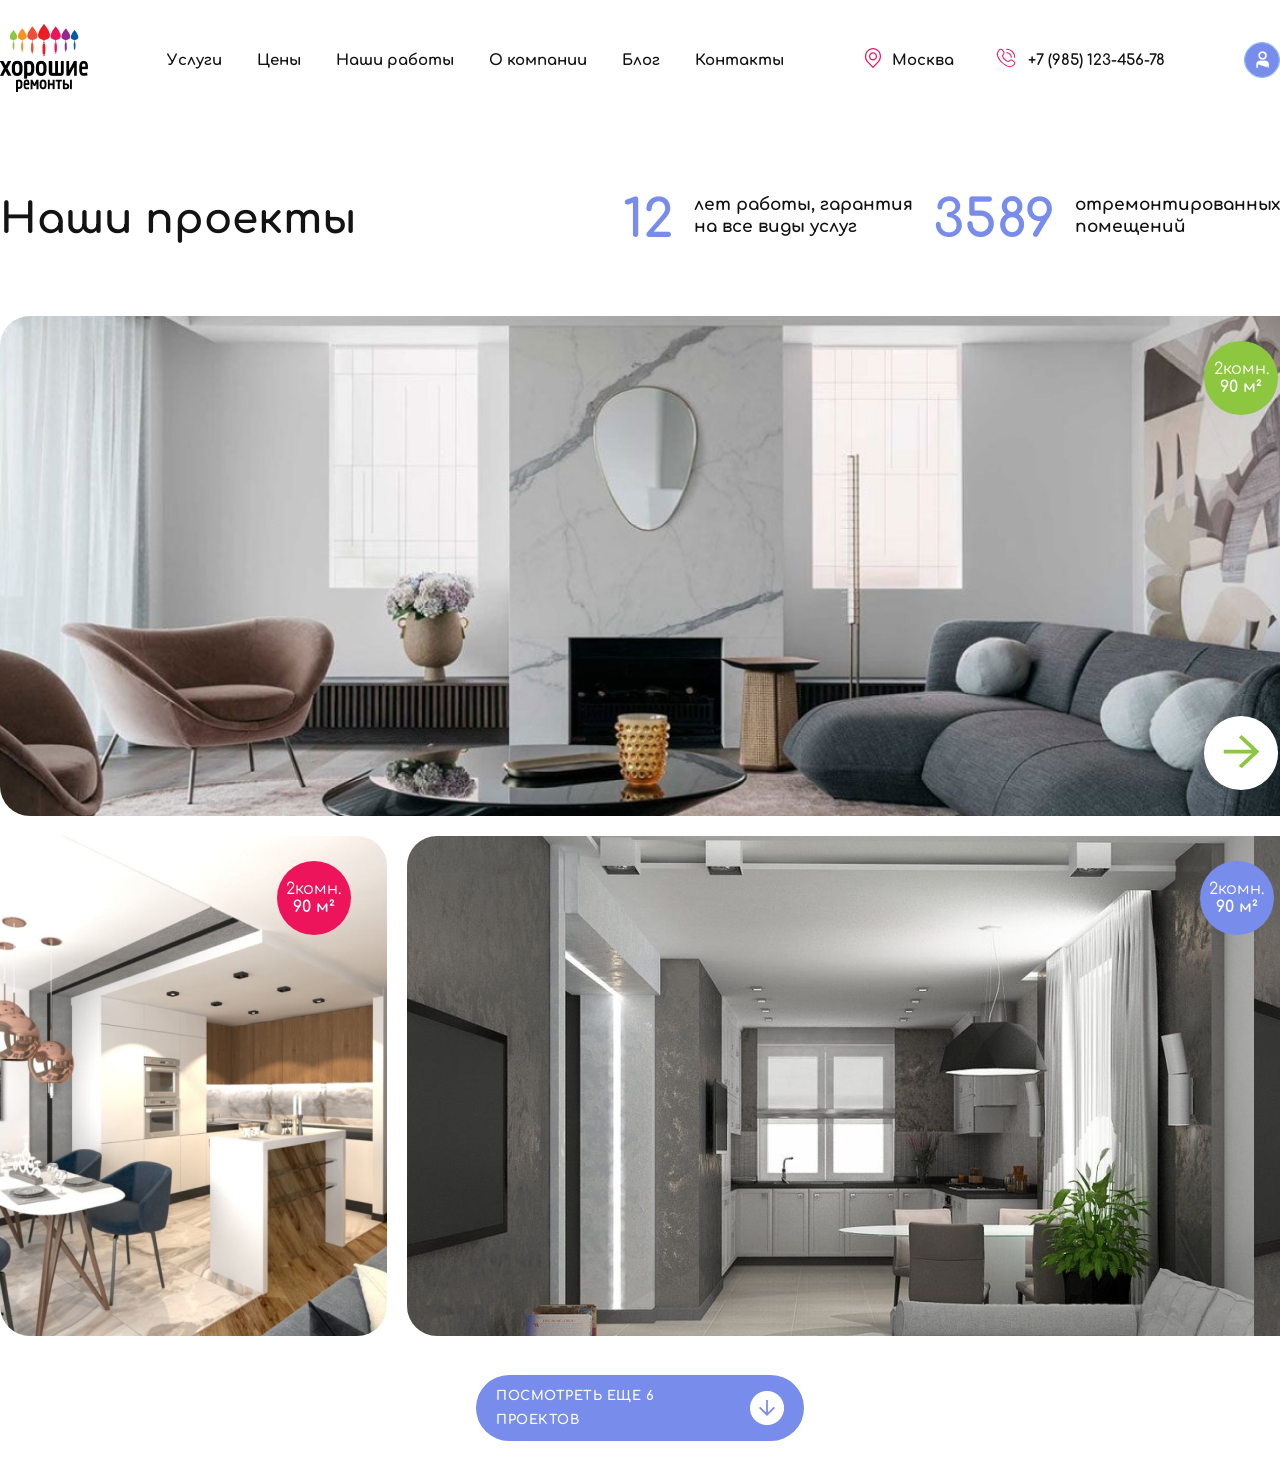
==== index.html @ c3635bf1 "second commit" ====
<!DOCTYPE html>
<html lang="en">
<head>
    <meta charset="UTF-8">
    <meta http-equiv="X-UA-Compatible" content="IE=edge">
    <meta name="viewport" content="width=device-width, initial-scale=1.0">
    <title>Document</title>
    <link rel="stylesheet" href="style.css">
    <link rel="preconnect" href="https://fonts.googleapis.com">
    <link rel="preconnect" href="https://fonts.googleapis.com">
    <link rel="preconnect" href="https://fonts.gstatic.com" crossorigin>
    <link href="https://fonts.googleapis.com/css2?family=Bebas+Neue&family=Cabin&family=Comfortaa:wght@300&family=Montserrat:ital,wght@0,300;0,400;0,500;0,700;1,700&family=Nanum+Myeongjo&family=Nunito:wght@800&family=Prompt&family=Unna&display=swap" rel="stylesheet">
</head>
<body>
    <div class="wrapper">
        <div class="container">
            <header class="header">
                <div class="container">
                    <div class="header_row">
                        <div class="header_logo">
                            <div class="logo">
                               <img src="/images/logo.png" alt="logo">
                            </div>
                        </div>
                        <div class="header_navbar">
                            <a href="#" class="link">Услуги</a>
                            <a href="#" class="link">Цены</a>
                            <a href="#" class="link">Наши работы</a>
                            <a href="#" class="link">О компании</a>
                            <a href="#" class="link">Блог</a>
                            <a href="#" class="link">Контакты</a>
                        </div>
                        <div class="header_info">
                            <div class="header_icons">
                                <div class="icon">
                                    <svg width="18" height="20" viewBox="0 0 18 20" fill="none" xmlns="http://www.w3.org/2000/svg">
                                        <path d="M14.6978 2.46793L14.686 2.45559C13.1758 0.87207 11.1574 0 9.00249 0C6.84441 0 4.8221 0.874258 3.30816 2.46176C0.192218 5.72898 0.189601 11.0424 3.30226 14.3062L8.54773 19.8064C8.66569 19.9301 8.82913 20 9.00003 20C9.17093 20 9.33437 19.9301 9.45234 19.8064L14.6919 14.3124C17.8078 11.0452 17.8105 5.73176 14.6978 2.46793ZM13.7873 13.4497L9.00003 18.4694L4.20683 13.4435C1.5478 10.6554 1.55046 6.11598 4.21273 3.32441C5.48851 1.98672 7.18956 1.25 9.00249 1.25C10.8123 1.25 12.5094 1.98453 13.7814 3.31824L13.7932 3.33059C16.4523 6.11875 16.4496 10.6582 13.7873 13.4497ZM9.00003 4.36609C6.78152 4.36609 4.97659 6.17102 4.97659 8.38953C4.97659 10.608 6.78152 12.413 9.00003 12.413C11.2185 12.413 13.0235 10.608 13.0235 8.38953C13.0235 6.17102 11.2186 4.36609 9.00003 4.36609ZM9.00003 11.163C7.47073 11.163 6.22659 9.91879 6.22659 8.38953C6.22659 6.86027 7.47077 5.61609 9.00003 5.61609C10.5293 5.61609 11.7735 6.86027 11.7735 8.38953C11.7735 9.91883 10.5293 11.163 9.00003 11.163Z" fill="#ED145B"/>
                                    </svg>
                                </div>
                                <p class="text">Москва</p>
                            </div>
                            <div class="header_icons">
                                <div class="icon">
                                    <svg width="24" height="24" viewBox="0 0 24 24" fill="none" xmlns="http://www.w3.org/2000/svg">
                                        <path d="M18.719 14.053C18.3038 13.7187 17.7927 13.5259 17.2602 13.5027C16.7277 13.4795 16.2017 13.6271 15.759 13.924L14.25 14.93C12.9869 14.641 11.8308 14.0017 10.9146 13.0854C9.9983 12.1692 9.35899 11.0131 9.07003 9.74995L10.076 8.24095C10.3729 7.79826 10.5205 7.27228 10.4973 6.73979C10.474 6.20729 10.2813 5.69614 9.94703 5.28095L8.71803 3.74395C8.47007 3.43391 8.15246 3.18673 7.79102 3.02249C7.42958 2.85825 7.03449 2.78159 6.63786 2.79874C6.24122 2.81589 5.85423 2.92636 5.50831 3.12118C5.16239 3.31599 4.86731 3.58966 4.64703 3.91995L3.66103 5.39995C3.1975 6.09391 2.90977 6.89023 2.82266 7.7202C2.73555 8.55017 2.85168 9.38888 3.16103 10.164C4.12898 12.5705 5.57365 14.7564 7.40817 16.5902C9.24268 18.4241 11.4291 19.8679 13.836 20.835C14.6111 21.1443 15.4498 21.2604 16.2798 21.1733C17.1098 21.0862 17.9061 20.7985 18.6 20.335L20.08 19.349C20.4103 19.1287 20.684 18.8336 20.8788 18.4877C21.0736 18.1418 21.1841 17.7548 21.2012 17.3581C21.2184 16.9615 21.1417 16.5664 20.9775 16.205C20.8133 15.8435 20.5661 15.5259 20.256 15.278L18.719 14.053ZM19.525 18.521L18.045 19.507C17.4859 19.88 16.8445 20.1114 16.176 20.1811C15.5075 20.2508 14.832 20.1567 14.208 19.907C11.9273 18.9897 9.85562 17.6208 8.11739 15.8826C6.37916 14.1444 5.01028 12.0726 4.09303 9.79195C3.84339 9.16793 3.74936 8.49253 3.81905 7.82404C3.88873 7.15556 4.12005 6.51407 4.49303 5.95495L5.47903 4.47495C5.61076 4.27478 5.78836 4.10893 5.99707 3.99118C6.20578 3.87343 6.43957 3.80719 6.67903 3.79795H6.74803C6.97638 3.79722 7.2019 3.84843 7.40754 3.9477C7.61319 4.04697 7.79356 4.1917 7.93503 4.37095L9.16603 5.90595C9.36781 6.15544 9.48427 6.46305 9.49831 6.78361C9.51235 7.10417 9.42323 7.42079 9.24403 7.68695L8.12103 9.37095C8.0844 9.42561 8.05893 9.48696 8.04606 9.55148C8.03319 9.616 8.03318 9.68243 8.04603 9.74695C8.34998 11.2798 9.1021 12.6879 10.2071 13.7929C11.3121 14.8979 12.7202 15.65 14.253 15.954C14.3176 15.9668 14.384 15.9668 14.4485 15.9539C14.513 15.9411 14.5744 15.9156 14.629 15.879L16.313 14.756C16.5792 14.5768 16.8958 14.4876 17.2164 14.5017C17.5369 14.5157 17.8445 14.6322 18.094 14.834L19.631 16.063C19.8182 16.2127 19.9675 16.4044 20.0667 16.6226C20.1658 16.8408 20.2121 17.0794 20.2018 17.3189C20.1915 17.5583 20.1248 17.792 20.0072 18.0009C19.8896 18.2097 19.7244 18.3879 19.525 18.521Z" fill="#ED145B"/>
                                        <path d="M12.7 7.2251C13.7806 7.22563 14.8168 7.65513 15.5809 8.41922C16.345 9.18332 16.7745 10.2195 16.775 11.3001C16.775 11.4327 16.8277 11.5599 16.9215 11.6537C17.0152 11.7474 17.1424 11.8001 17.275 11.8001C17.4076 11.8001 17.5348 11.7474 17.6286 11.6537C17.7223 11.5599 17.775 11.4327 17.775 11.3001C17.7745 9.95429 17.2396 8.66375 16.288 7.71212C15.3364 6.76048 14.0458 6.22563 12.7 6.2251C12.5674 6.2251 12.4402 6.27778 12.3465 6.37154C12.2527 6.46531 12.2 6.59249 12.2 6.7251C12.2 6.85771 12.2527 6.98488 12.3465 7.07865C12.4402 7.17242 12.5674 7.2251 12.7 7.2251Z" fill="#ED145B"/>
                                        <path d="M12.7 3.7998C14.6885 3.80192 16.5949 4.59278 18.001 5.99884C19.407 7.40491 20.1979 9.31133 20.2 11.2998C20.2 11.4324 20.2527 11.5596 20.3465 11.6534C20.4402 11.7471 20.5674 11.7998 20.7 11.7998C20.8326 11.7998 20.9598 11.7471 21.0536 11.6534C21.1473 11.5596 21.2 11.4324 21.2 11.2998C21.1974 9.04628 20.301 6.88581 18.7075 5.29232C17.114 3.69883 14.9535 2.80245 12.7 2.7998C12.5674 2.7998 12.4402 2.85248 12.3465 2.94625C12.2527 3.04002 12.2 3.1672 12.2 3.2998C12.2 3.43241 12.2527 3.55959 12.3465 3.65336C12.4402 3.74713 12.5674 3.7998 12.7 3.7998Z" fill="#ED145B"/>
                                        </svg>
                                </div>
                                <p class="phone_number">+7 (985) 123-456-78</p>
                            </div>
                        </div>
                        <div class="header_profile">
                            <div class="profile">
                                <svg width="36" height="36" viewBox="0 0 36 36" fill="none" xmlns="http://www.w3.org/2000/svg">
                                    <circle cx="18" cy="18" r="18" fill="#778CEB"/>
                                    <path d="M25.225 26.0998H25.125H23.6806H23.5806V25.9998V22.4278C23.58 21.8996 23.3658 21.3928 22.9844 21.0187C22.6029 20.6445 22.0853 20.4337 21.5449 20.4332C21.5449 20.4332 21.5449 20.4332 21.5448 20.4332M25.225 26.0998L21.5449 20.3332L21.5448 20.4332M25.225 26.0998V25.9998V22.4277V22.4276C25.2238 21.4696 24.8353 20.5516 24.1452 19.8748C23.4552 19.198 22.5201 18.8177 21.5451 18.8165H21.5449L15.7051 18.8165L15.7049 18.8165C14.7299 18.8177 13.7948 19.198 13.1048 19.8748C12.4147 20.5516 12.0262 21.4696 12.025 22.4276V22.4277V25.9998V26.0998H12.125H13.5694H13.6694V25.9998L13.6694 22.4278L25.225 26.0998ZM21.5448 20.4332H15.7052M21.5448 20.4332H15.7052M15.7052 20.4332L15.7051 20.4332L15.7052 20.4332Z" fill="white" stroke="white" stroke-width="0.2"/>
                                    <path d="M18.6247 17.6H18.6248C19.7996 17.5989 20.9263 17.1407 21.7576 16.3254C22.5889 15.51 23.0568 14.404 23.058 13.2501V13.25C23.058 12.3892 22.7978 11.5479 22.3104 10.8325C21.823 10.1171 21.1305 9.55987 20.3206 9.23087C19.5108 8.90187 18.6198 8.81582 17.7601 8.98351C16.9005 9.15121 16.1107 9.5652 15.4905 10.1734C14.8704 10.7816 14.4478 11.5568 14.2766 12.401C14.1054 13.2452 14.1933 14.1202 14.5291 14.9153C14.8649 15.7104 15.4334 16.3896 16.1624 16.8674C16.8914 17.3451 17.7483 17.6 18.6247 17.6ZM17.0745 10.9778C17.5332 10.6772 18.0727 10.5167 18.6247 10.5167C19.365 10.5167 20.0745 10.8051 20.5974 11.3179C21.1202 11.8307 21.4136 12.5257 21.4136 13.25C21.4136 13.7902 21.2503 14.3184 20.9441 14.7678C20.6379 15.2173 20.2024 15.5679 19.6926 15.775C19.1827 15.9821 18.6216 16.0364 18.0802 15.9307C17.5389 15.8251 17.0419 15.5645 16.652 15.1821C16.2621 14.7997 15.9968 14.3127 15.8893 13.7829C15.7819 13.2531 15.837 12.7039 16.0478 12.2046C16.2587 11.7054 16.6159 11.2784 17.0745 10.9778Z" fill="white" stroke="white" stroke-width="0.2"/>
                                    </svg>
                            </div>
                        </div>
                        <div class="header_burger">
                            <div class="burger">
                                <img src="/images/eva_menu-outline.png" alt="menu">
                            </div>
                        </div>
                    </div>
                </div>
            </header>
           <main class="main">
                <div class="container">
                    <div class="main_row">
                        <div class="main_text">
                            <div class="text_left">
                                <h1 class="txt">Наши проекты</h1>
                            </div>
                            <div class="text_right">
                                <div class="text_info">
                                    <div class="number">12</div>
                                    <div class="information">лет работы, гарантия <br> на все виды услуг</div>
                                </div>
                                <div class="text_info">
                                    <div class="number">3589</div>
                                    <div class="information">отремонтированных <br> помещений</div>
                                </div>
                            </div>
                        </div>
                        <div class="blocks">
                                <div class="top_block">
                                            <div class="circle_info first_circle">
                                                <div class="info_text">
                                                    <p class="text">2комн.</p>
                                                    <p class="text"> <b>90 м²</b></p>
                                                </div>
                                            </div>
                                            <div class="circle_info next_button">
                                                <div class="next_img">
                                                <img src="/images/Vector (1).png" alt="next button">
                                                </div>
                                            </div>
                                    </div>
                                </div>
                           <div class="bottom_blocks">
                                   <div class="side">
                                          <div class="circle_info info_circle">
                                               <div class="info_text">
                                                    <p class="text">2комн.</p>
                                                    <p class="text"> <b>90 м²</b></p>
                                                </div>
                                            </div>
                                    </div>
                                    <div class="aside">
                                            <div class="circle_info purple_circle">
                                                <div class="info_text">
                                                    <p class="text">2комн.</p>
                                                    <p class="text"> <b>90 м²</b></p>
                                                </div>
                                            </div>
                                    </div>
                                </div>
                            </div>
                        </div>
                        <div class="bottom_button">
                            <div class="see_more_button">
                                <h1 class="button_text">посмотреть еще 6 проектов</h1>
                                <img src="/images/arrow_down.png" alt="down arrow">
                            </div>
                        </div>
                    </div>
                </div>
            </main>
        </div>
    </div>
</body>
</html>
---- style.css ----
*{
    margin: 0;
    padding: 0;
    box-sizing: border-box;
}
a{
    text-decoration: none;
    color: inherit;
}
button{
    cursor: pointer;
}
ol,ul,li{
    list-style: none;
}
html,body{
    height: 100%;
}
.wrapper{
    height: 100%;
    width: 100%;
    display: flex;
    flex-direction: column;
    align-items: center;
    font-style: normal;
    font-family:Comfortaa,sans-serif ;
    background-color:white;
}
.container{
    width: 100%;
    max-width: 1310px;
    margin: 0 auto;
}
.header{
    position:relative;
    padding-top:24px ;
    margin-bottom: 28px;
}
.header_row{
    display: flex;
    align-items: center;
    justify-content: space-between;
    font-family:Comfortaa,sans-serif ;
    font-weight: 700;
    font-size: 15px;
    line-height: 17px;
    color: #121212;
    gap: 50px;
}
.header_info{
    display: flex;
    justify-content: center;
    align-items: center;
    gap: 40px;
}
.header_icons{
    display: flex;
    justify-content: center;
    align-items: center;
    gap: 10px;
}
.header_navbar{
    display: flex;
    flex-wrap: wrap;
    gap: 35px;
}
.profile{
    width: 36px;
    height: 36px;
    border-color: #77bceb;
    border-radius: 50%;
    border: 1px solid #77bceb;
    display: flex;
    align-items: center;
    justify-content: center;
    transition: all 0.2s ease-in-out;
}
.profile circle{
    transition: all 0.09s ease-in-out;

}
.profile:hover circle{
    fill: transparent;
    border: 1px solid white;
}
.link{
    transition: all 0.2s ease-in-out;
}
.link:hover{
    color:#ed145b;
}
.icon:hover path{
    fill: #f3155f;
}
.profile:hover{
    fill: white;
    background-color: transparent;
}
.profile:hover path{
    fill: #77bceb;
}

.main{
    flex: 1 1 auto;
    margin-bottom: 30px;
}

.top_block{
    width: 1310px;
    height: 500px;
    background-image: url(/images/image\_192.png);
    background-size: cover;
    border-radius: 30px;
    margin-bottom: 20px;
    position: relative;
}


.circle_info{
   width: 74px;
   height: 74px;
   border-radius: 50%;
   background-color:#8DC63F;
   display: flex;
   flex-direction: column;
   justify-content: center;
   align-items: center;
   color: white;
   position: absolute;
   margin: 25px;

}
.first_circle{
    left: 90%;
}
.info_text{
    display: flex;
    flex-direction: column;
    align-items: center;
    justify-content: center;
}
.next_button{
    background-color: white;
    top: 75%;
    left: 90%;
}
.bottom_blocks{
    width: 1310px;
    height: 500px;
    display: flex;
    gap: 20px;
    margin-bottom: 39px;
    position: relative;
}
.purple_circle{
    background-color:#778CEB;
    left: 85%;
    position: absolute;
}
.info_circle{
    background-color: #ed145b;
    position: absolute;
    display: flex;
    left: 65%;

}
.side_circle{
    position: relative;
}
.aside_circle{
    position: relative;
}
.side{
    width: 30%;
    height: 100%;
    background-image: url(/images/image_58.png);
    border-radius: 30px;
    position: relative;
}
.aside{
    width: 70%;
    height: 100%;
    background-image: url(/images/image_54.png);
    border-radius: 30px;
    position: relative;
}
.main_text{
    display: flex;
    justify-content: space-between;
    align-items: center;
    padding: 70px 0;
}
.text_right{
    display: flex;
    gap: 20px;

}

.text_info{
    display: flex;
    gap: 20px;

}
.information{
    font-weight: 700;
    font-size: 17px;
    line-height: 22px;
    color: #121212;
}
.number{
    font-style: normal;
    font-weight: 700;
    font-size: 52px;
    line-height: 52px;
    color: #778CEB;
}
.txt{
    font-style: normal;
    font-weight: 700;
    font-size: 42px;
    line-height: 52px;
    color: #131313;

}
.see_more_button{
    display: flex;
    justify-content: center;
    align-items: center;
    width: 328px;
    height: 66px;
    background-color:#778CEB;
    padding: 16px 20px;
    border-radius: 60px;
    gap: 15px;
}
.button_text{
    font-style: normal;
    font-weight: 700;
    font-size: 13px;
    line-height: 24px;
    letter-spacing: 0.04em;
    text-transform: uppercase;
    color: #FFFFFF;
}
.bottom_button{
    display: flex;
    align-items: center;
    justify-content: center;
}
.header_burger{
    display: none;
    background-color:black;
    border: none;
}








@media  screen and (max-width:372px){
    .main_text{
        flex-direction: column;
        margin-bottom: 40px;
    }
    .text_left{
        margin-bottom: 30px;
    }
    .text_right{
        flex-direction: column;
        gap: 30px;
    }
    .side{
        width: 372px;
        height: 100%;
    }
    .aside{
        width: 372px;
        height: 100%;
    }
    .bottom_blocks{
        flex-direction: column;
    }
    .top_block{
        width: 372px;
        height: 500px;
    }
    .header_burger{
        display: block;
    }
    .header_icons{
        display: none;
    }
    .header_navbar{
        display: none;
    }
    .purple_circle{
        left: 65%;
    }
    .first_circle{
        left: 65%;
    }
    .next_button{
        top: 75%;
        left: 65%;
    }
}
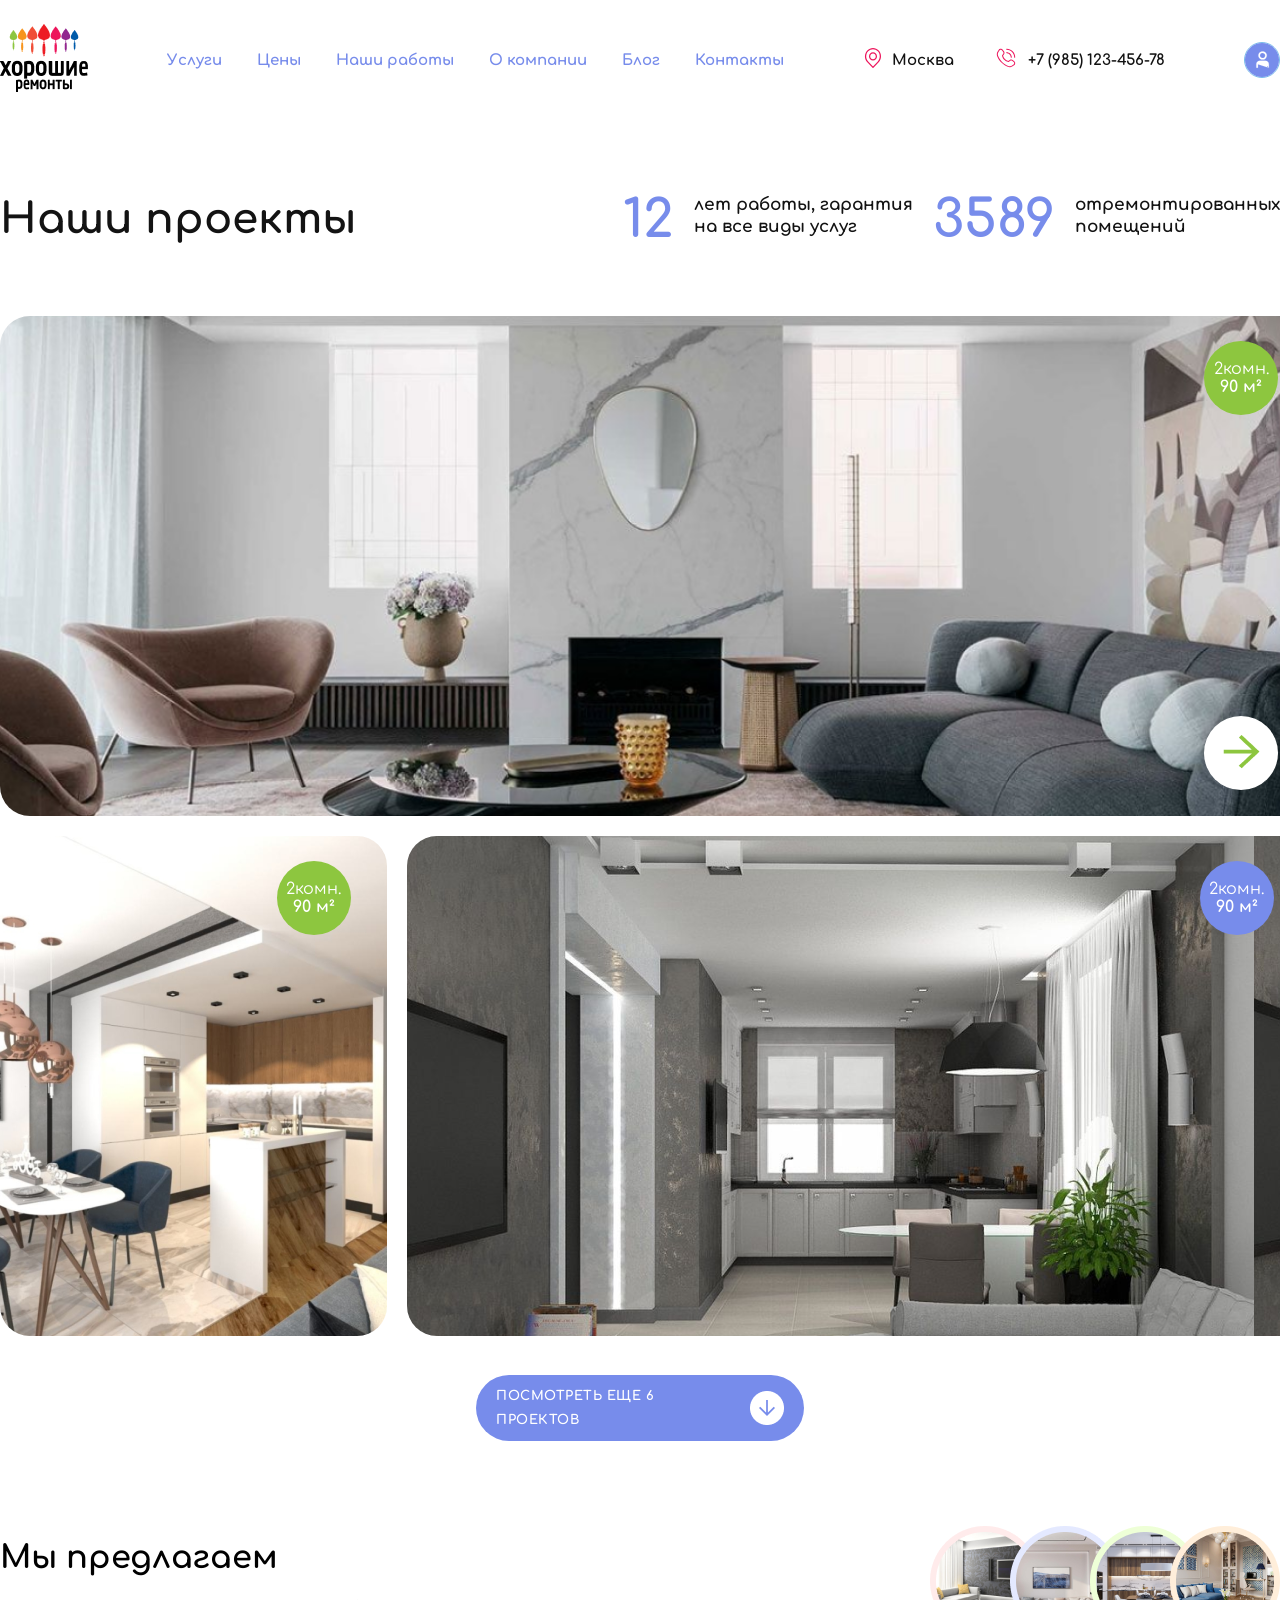
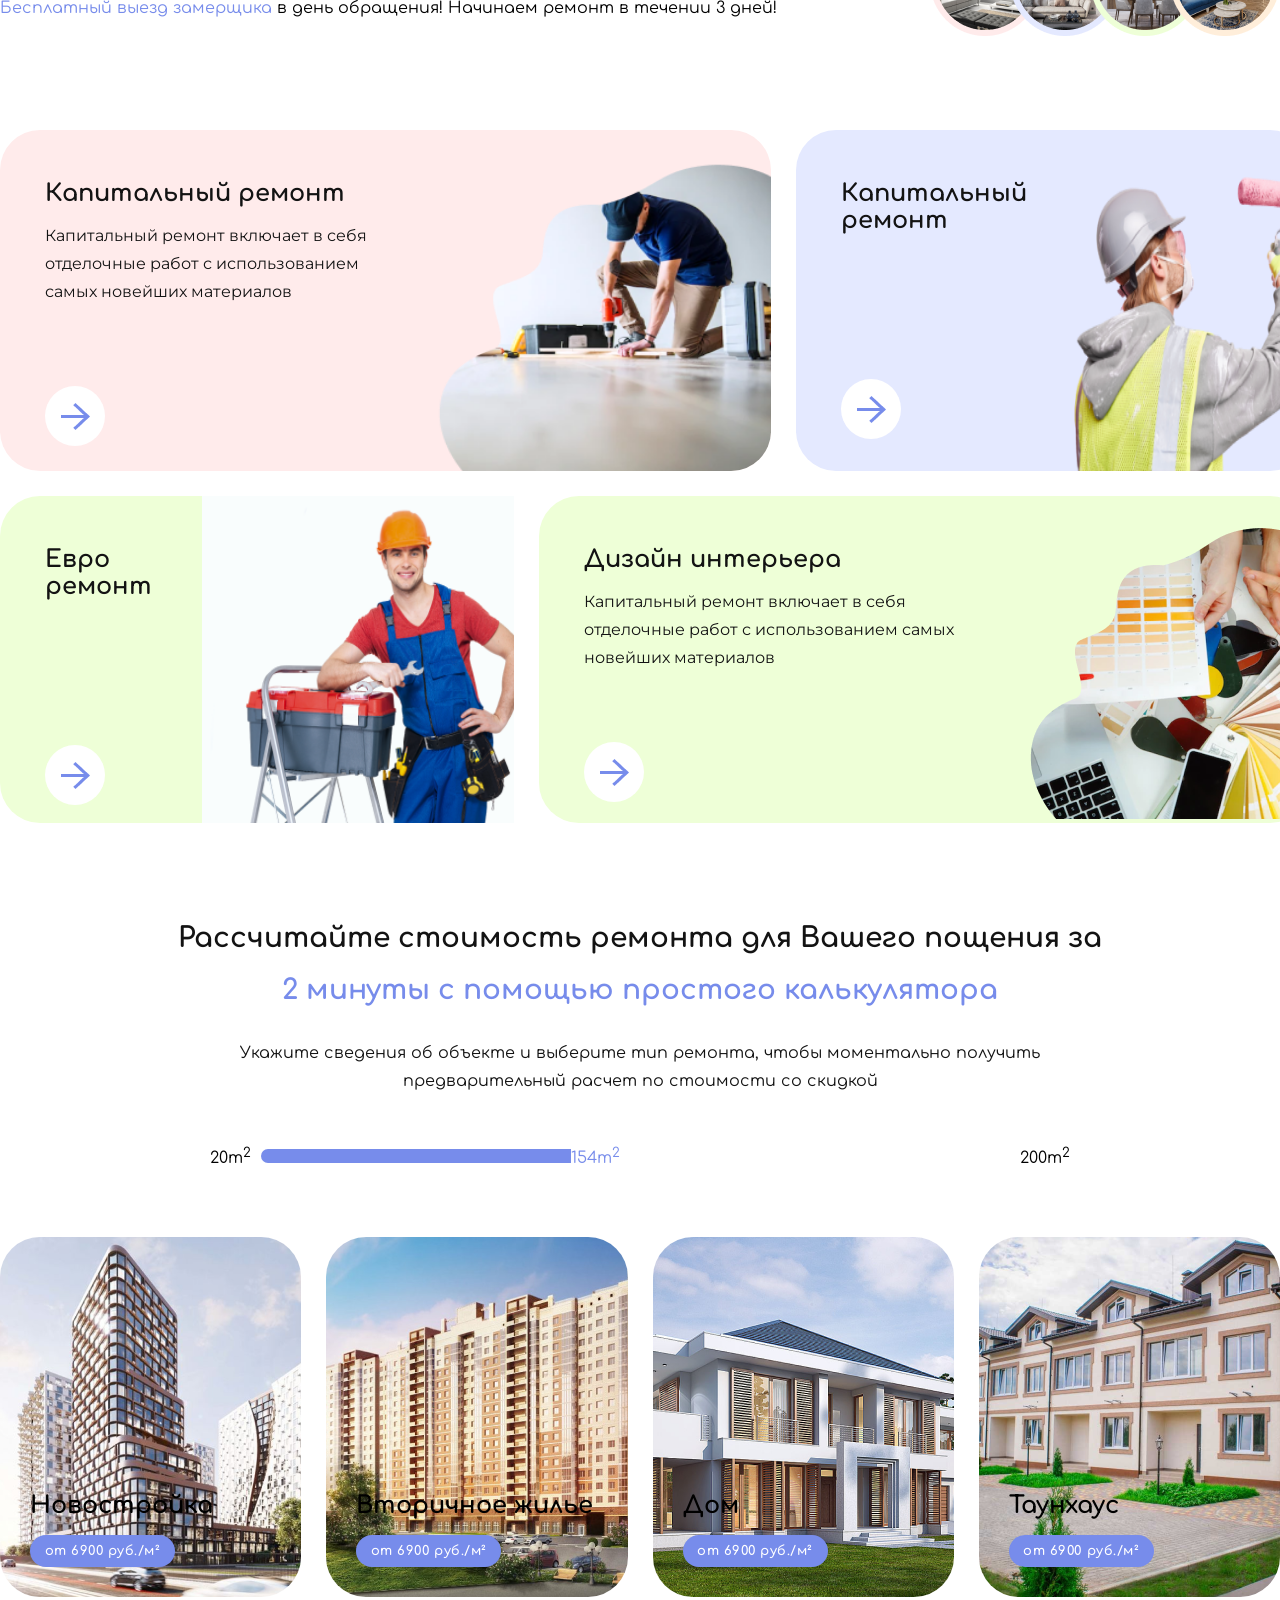
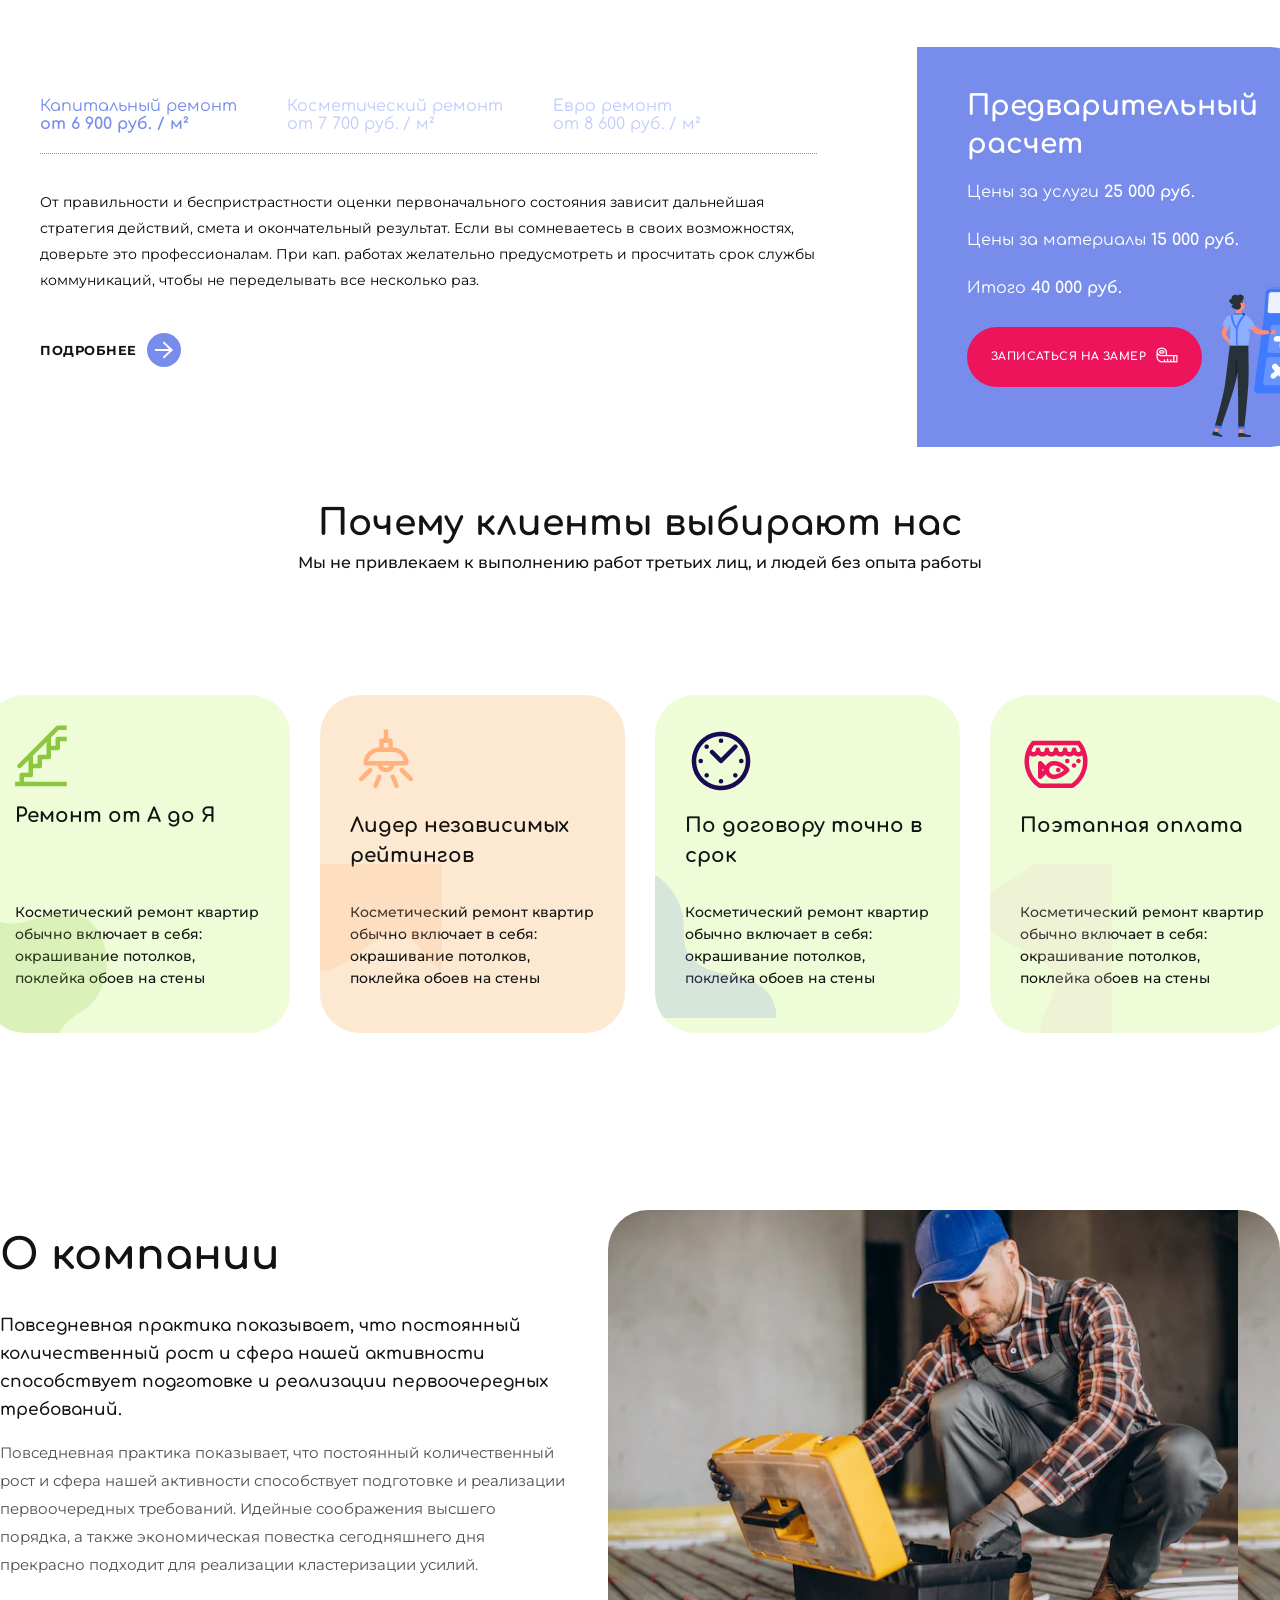
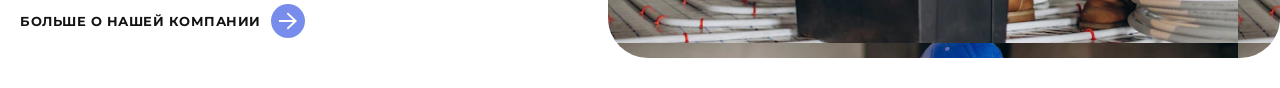
==== commit be5f03fa: "first commit" ====
--- a/index.html
+++ b/index.html
@@ -1,5 +1,6 @@
 <!DOCTYPE html>
 <html lang="en">
+
 <head>
     <meta charset="UTF-8">
     <meta http-equiv="X-UA-Compatible" content="IE=edge">
@@ -10,6 +11,9 @@
     <link rel="preconnect" href="https://fonts.googleapis.com">
     <link rel="preconnect" href="https://fonts.gstatic.com" crossorigin>
     <link href="https://fonts.googleapis.com/css2?family=Bebas+Neue&family=Cabin&family=Comfortaa:wght@300&family=Montserrat:ital,wght@0,300;0,400;0,500;0,700;1,700&family=Nanum+Myeongjo&family=Nunito:wght@800&family=Prompt&family=Unna&display=swap" rel="stylesheet">
+    <link rel="preconnect" href="https://fonts.googleapis.com">
+<link rel="preconnect" href="https://fonts.gstatic.com" crossorigin>
+<link href="https://fonts.googleapis.com/css2?family=Bebas+Neue&family=Cabin&family=Comfortaa:wght@300&family=Montserrat:ital,wght@0,300;0,400;0,500;0,700;1,700&family=Nanum+Myeongjo&family=Nunito:wght@800&family=Prompt&family=Unna&display=swap" rel="stylesheet">
 </head>
 <body>
     <div class="wrapper">
@@ -61,14 +65,14 @@
                         </div>
                         <div class="header_burger">
                             <div class="burger">
-                                <img src="/images/eva_menu-outline.png" alt="menu">
+                               
                             </div>
                         </div>
                     </div>
                 </div>
             </header>
            <main class="main">
-                <div class="container">
+                <div class="container">  
                     <div class="main_row">
                         <div class="main_text">
                             <div class="text_left">
@@ -126,6 +130,304 @@
                                 <img src="/images/arrow_down.png" alt="down arrow">
                             </div>
                         </div>
+                        <div class="main_textbar">
+                            <div class="textbar_text">
+                                <div class="textbar_title">
+                                    <h1>Мы предлагаем</h1>
+                                </div>
+                                <div class="textbar_subtitle">
+                                    <p> <a href="#">Бесплатный выезд замерщика</a> в день обращения!
+                                        Начинаем ремонт в течении 3 дней!</p>
+                                </div>
+                            </div>
+                            <div class="textbar_photos">
+                                <div class="circle_img">
+                                    <img src="/images/1.png" alt="">
+                                </div>
+                                <div class="circle_img">
+                                    <img src="/images/2.png" alt="">
+                                </div>
+                                <div class="circle_img">
+                                    <img src="/images/3.png" alt="">
+                                </div>
+                                <div class="circle_img">
+                                    <img src="/images/4.png" alt="">
+                               </div>
+                            </div>
+                        </div>
+                        <div class="block_info">
+                            <div class="top_block_info">
+                                <div class="left_block">
+                                   <div class="left_info">
+                                    <div class="left_text">
+                                        <div class="left_title">
+                                            <h1>Капитальный ремонт</h1>
+                                        </div>
+                                        <div class="left_subtitle">
+                                            <p>Капитальный ремонт включает в себя <br> отделочные работ с использованием <br> самых новейших материалов</p>
+                                        </div>
+                                    </div>
+                                    <div class="next_btn">
+                                        <img src="/images/left_arrow.png" alt="next">
+                                    </div>
+                                   </div>
+                                   <div class="right_image">
+                                        <img src="/images/IMG_1.png" alt="img">
+                                   </div>
+
+                                </div>
+                                <div class="right_block">
+                                    <div class="left_info">
+                                        <div class="left_text">
+                                            <div class="left_title">
+                                                <h1>Капитальный <br> ремонт</h1>
+                                            </div>
+                                        </div>
+                                        <div class="next_btn left">
+                                            <img src="/images/left_arrow.png" alt="next">
+                                        </div>
+                                       </div>
+                                       <div class="second_image">
+                                            <img src="/images/IMG_2.png" alt="img">
+                                       </div>
+                                </div>
+                            </div>
+                            <div class="bottom_block_info">
+                                <div class="right_block bottom_one">
+                                    <div class="left_info bottom">
+                                        <div class="left_text">
+                                            <div class="left_title ">
+                                                <h1>Евро ремонт</h1>
+                                            </div>
+                                        </div>
+                                        <div class="next_btn left">
+                                            <img src="/images/left_arrow.png" alt="next">
+                                        </div>
+                                       </div>
+                                       <div class="second_image">
+                                          <img src="/images/IMG_3.png" alt="">
+                                       </div>
+                                </div>
+                                <div class="left_block bottom_left">
+                                    <div class="left_info">
+                                     <div class="left_text">
+                                         <div class="left_title">
+                                             <h1>Дизайн интерьера</h1>
+                                         </div>
+                                         <div class="left_subtitle">
+                                             <p>Капитальный ремонт включает в себя отделочные работ с использованием самых новейших материалов</p>
+                                         </div>
+                                     </div>
+                                     <div class="next_btn bottom__arrow">
+                                         <img src="/images/left_arrow.png" alt="next">
+                                     </div>
+                                    </div>
+                                    <div class="right_bottom_image">
+                                         <img src="/images/IMG_4.png" alt="img">
+                                    </div>
+ 
+                                 </div>
+                                
+                            </div>
+                        </div>
+                        <div class="another_text">
+                            <div class="another_text_title">
+                                <h1>Рассчитайте стоимость ремонта для Вашего пощения за <h1 class="marked"> 2 минуты
+                                    с помощью простого калькулятора</h1></h1>
+                            </div>
+                            <div class="another_text_subtitle">
+                                <p>Укажите сведения об объекте и выберите тип ремонта, чтобы моментально получить  <br> предварительный расчет по стоимости со скидкой</p>
+                            </div>
+                        </div>
+                        <div class="graph">
+                            <div class="meter_first">20m<sup>2</sup></div>
+                                <div class="line"></div>
+                                <div class="meter_purple">154m<sup>2</sup></div>
+                            <div class="meter">200m<sup>2</sup></div>
+                        </div>
+                        <div class="building_info">
+                          <div class="about_building">
+                            <div class="inform">
+                                <h1 class="type">Новостройка</h1>
+                            </div>
+                            <div class="price">
+                                <p>от 6900 руб./м²</p>
+                            </div>
+                          </div>
+                          <div class="about_building second">
+                            <div class="inform">
+                                <h1 class="type">Вторичное жилье</h1>
+                            </div>
+                            <div class="price">
+                                <p>от 6900 руб./м²</p>
+                            </div>
+                          </div>
+                          <div class="about_building third">
+                            <div class="inform">
+                                <h1 class="type">Дом</h1>
+                            </div>
+                            <div class="price">
+                                <p>от 6900 руб./м²</p>
+                            </div>
+                          </div>
+                          <div class="about_building fourth">
+                            <div class="inform">
+                                <h1 class="type">Таунхаус</h1>
+                            </div>
+                            <div class="price">
+                                <p>от 6900 руб./м²</p>
+                            </div>
+                          </div>
+                        </div>
+                        <div class="cost_info">
+                            <div class="info_panel">
+                                <div class="repair_costs">
+                                    <div class="normal_repair">
+                                        <p class="repair_type">Капитальный ремонт</p>
+                                        <p><b>от 6 900 руб. / м²</b></p>
+                                        <p></p><p><p></p></p></p></p>
+                                    </div>
+                                    <div class="mid_repair">
+                                        <p>Косметический ремонт</p>
+                                        <p>от 7 700 руб. / м²</p>
+                                    </div>
+                                    <div class="pro_repair">
+                                        <p>Евро ремонт</p>
+                                        <p>от 8 600 руб. / м²</p>
+                                    </div>
+                                </div>
+                                <div class="more_info">
+                                    <p>От правильности и беспристрастности оценки первоначального состояния зависит дальнейшая стратегия действий, смета и окончательный результат. Если вы сомневаетесь в своих возможностях, доверьте это профессионалам. При кап. работах желательно предусмотреть и просчитать срок службы коммуникаций, чтобы не переделывать все несколько раз.
+                                    </p>
+                                </div>
+                                <div class="continue_button">
+                                    <h1 class="try">подробнее</h1>
+                                    <div class="next">
+                                        <img src="/images/nextarrow.png" alt="continue">
+                                    </div>
+                                </div>
+                            </div>
+                            <div class="price_panel">
+                                <div class="price_title">
+                                    <h1>Предварительный расчет</h1>
+                                </div>
+                                <div class="price_list">
+                                    <div class="money">Цены за услуги
+                                        <b>25 000 руб.</b></div>
+                                    <div class="money">Цены за материалы
+                                        <b>15 000 руб.</b></div>
+                                    <div class="money">Итого
+                                        <b>40 000 руб.</b></div>
+                                </div>
+                                <div class="learn_more">
+                                    <div class="textt">Записаться на замер</div>
+                                    <div class="iconcha">
+                                        <img src="/images/photo1.png" alt="">
+                                    </div>
+                                </div>
+                                <div class="last_img">
+                                    <img src="/images/calc.png" alt="person with calculator">
+                                </div>
+                            </div>
+                        </div>
+                        <div class="time_manage">
+                            <div class="time_manage_text">
+                                <div class="time_manage_title">
+                                    <h1>Почему клиенты выбирают нас</h1>
+                                </div>
+                                <div class="time_manage_subtitle">
+                                    <p>Мы не привлекаем к выполнению работ третьих лиц, и людей без опыта работы</p>
+                                </div>
+                            </div>
+                            <div class="time_manage_info">
+                                <div class="manage_tip">
+                                    <div class="background_img">
+                                        <img src="/images/bckgrond.png" alt="">
+                                    </div>
+                                    <div class="tip_image">
+                                        <img src="/images/stairs.png" alt="stairs">
+                                    </div>
+                                    <div class="tip_title">
+                                        <h1>Ремонт
+                                            от А до Я
+                                            </h1>
+                                    </div>
+                                    <div class="tip_subtitle">
+                                        <p>Косметический ремонт квартир обычно включает в себя: окрашивание потолков, поклейка обоев на стены</p>
+                                    </div>
+                                </div>
+                                <div class="manage_tip first_tip ">
+                                    <div class="background_img first_backgground">
+                                        <img src="/images/Vector (4).png" alt="">
+                                    </div>
+                                    <div class="tip_image">
+                                        <img src="/images/shover.png" alt="shover">
+                                    </div>
+                                    <div class="tip_title">
+                                        <h1>Лидер независимых 
+                                            рейтингов
+                                            </h1>
+                                    </div>
+                                    <div class="tip_subtitle second_sub">
+                                        <p>Косметический ремонт квартир обычно включает в себя: окрашивание потолков, поклейка обоев на стены</p>
+                                    </div>
+                                </div>
+                                <div class="manage_tip second_tip ">
+                                    <div class="background_img second_backgground">
+                                        <img src="/images/Vector (5).png" alt="">
+                                    </div>
+                                    <div class="tip_image">
+                                        <img src="/images/clock 2.png" alt="clock">
+                                    </div>
+                                    <div class="tip_title">
+                                        <h1>По договору точно 
+                                            в срок
+                                            </h1>
+                                    </div>
+                                    <div class="tip_subtitle second_sub">
+                                        <p>Косметический ремонт квартир обычно включает в себя: окрашивание потолков, поклейка обоев на стены</p>
+                                    </div>
+                                </div>
+                                <div class="manage_tip third_tip ">
+                                    <div class="background_img third_backgground">
+                                        <img src="/images/Vector (6).png" alt="">
+                                    </div>
+                                    <div class="tip_image">
+                                        <img src="/images/aquarium 1.png" alt="aquarium">
+                                    </div>
+                                    <div class="tip_title">
+                                        <h1>Поэтапная
+                                            оплата
+                                            
+                                            </h1>
+                                    </div>
+                                    <div class="tip_subtitle third_sub">
+                                        <p>Косметический ремонт квартир обычно включает в себя: окрашивание потолков, поклейка обоев на стены</p>
+                                    </div>
+                                </div>
+                            </div>
+                        </div>
+                        <div class="people_info">
+                            <div class="section_left">
+                                <div class="about">
+                                    <h1 class="company_name">О компании</h1>
+                                    <p class="about_company">Повседневная практика показывает, что постоянный <br> количественный рост и сфера нашей активности <br> способствует подготовке и реализации первоочередных <br> требований.</p>
+                                    <p class="about_more">
+                                        Повседневная практика показывает, что постоянный количественный <br> рост и сфера нашей активности способствует подготовке и реализации <br>  первоочередных требований. Идейные соображения высшего <br> порядка, а также экономическая повестка сегодняшнего дня  <br> прекрасно подходит для реализации кластеризации усилий. 
+                                    </p>
+                                </div>
+                                <div class="continue_button bottom_continue">
+                                    <h1 class="try">больше о нашей компании</h1>
+                                    <div class="next">
+                                        <img src="/images/nextarrow.png" alt="continue">
+                                    </div>
+                                </div>
+                            </div>
+                            <div class="section_right">
+                                <div class="right_img">
+                                </div>
+                            </div>
+                        </div>
                     </div>
                 </div>
             </main>
--- a/style.css
+++ b/style.css
@@ -31,6 +31,8 @@
     max-width: 1310px;
     margin: 0 auto;
 }
+/* HEADER START */
+
 .header{
     position:relative;
     padding-top:24px ;
@@ -100,9 +102,12 @@
     fill: #77bceb;
 }
 
+/* HEADER END */
+
 .main{
     flex: 1 1 auto;
     margin-bottom: 30px;
+    flex-wrap: wrap;
 }
 
 .top_block{
@@ -158,7 +163,7 @@
     position: absolute;
 }
 .info_circle{
-    background-color: #ed145b;
+    background-color: #8DC63F;
     position: absolute;
     display: flex;
     left: 65%;
@@ -249,9 +254,489 @@
 }
 .header_burger{
     display: none;
-    background-color:black;
+    fill: black;
     border: none;
 }
+.main_textbar{
+    display: flex;
+    justify-content: space-between;
+    align-items: center;
+    margin-top: 85px;
+}
+.textbar_photos{
+    display: flex;
+    gap: -10px;
+    position: relative;
+}
+.circle_img{
+    margin-left: -30px;
+}
+.textbar_text{
+    line-height: 50px;
+}
+a{
+    color: #778CEB;
+}
+
+
+.block_info{
+    width: 1310px;
+    height: 682px;
+    display: flex;
+    flex-direction: column;
+    gap:25px ;
+    margin-top: 90px;
+}
+.top_block_info{
+    width: 100%;
+    height: 50%;
+    display: flex;
+    gap: 25px;
+}
+.left_block{
+    width:60%;
+    height: 100%;
+    display: flex;
+    background-color: #FFEBEB;
+    border-radius: 40px;
+    overflow: hidden;
+}
+.right_block{
+    width:40%;
+    height: 100%;
+    display: flex;
+    background-color: #E4E9FF;
+    border-radius: 40px;
+
+}
+.next_btn{
+    width: 60px;
+    height: 60px;
+    background-color: white;
+    border-radius: 50%;
+    display: flex;
+    justify-content: center;
+    align-items: center;
+    position: absolute;
+    margin-top: 80px;
+
+}
+.left{
+    margin-top: 130px;
+}
+.left_info{
+    padding:50px 0 0 45px;
+}
+
+.left_title{
+    font-style: normal;
+    font-weight: 700;
+    font-size: 12px;
+    color: #131313;
+    margin-bottom: 15px;
+}
+.left_subtitle{
+    font-family: Montserrat,sans-serif;
+    font-style: normal;
+    font-weight: 400;
+    font-size: 16px;
+    line-height: 28px;
+    color: #131313;
+}
+.right_image img{
+    height: 100%;
+    width: 112%;
+    vertical-align: middle;
+}
+.second_image img{
+    height: 100%;
+    width: 100%;
+    vertical-align: middle;
+}
+.bottom_block_info{
+    width: 100%;
+    height: 50%;
+    display: flex;
+    gap: 25px;
+}
+.bottom{
+    padding:50px 0 0 45px;
+}
+.bottom_one{
+    background-color:#EEFFD7;
+}
+.right_bottom_image{
+    height: 100%;
+    width: 100%;
+    vertical-align: middle;
+}
+.bottom_left{
+    background-color:#EEFFD7;
+
+}
+.bottom__arrow{
+    margin-top: 70px;
+
+}
+.another_text{
+    display: flex;
+    align-items: center;
+    justify-content: center;
+    flex-direction: column;
+    margin-top:100px ;
+    gap:23px;
+}
+.marked{
+    color:#778CEB;
+}
+.another_text_title{
+    font-weight: 700;
+    font-size: 14px;
+    line-height: 52px;
+    text-align: center;
+    color: #131313;
+}
+.another_text_subtitle{
+    font-weight: 400;
+    font-size: 16px;
+    line-height: 28px;
+    text-align: center;
+    color: #131313;
+}
+.graph{
+    display: flex;
+    align-items: center;
+    justify-content: center;
+    
+    margin-top: 50px;
+    
+}
+.line{
+    background: #778CEB;
+    border-radius: 40px 0 0 40px;
+    width: 310px;
+    height: 14px;
+    
+}
+.meter_purple{
+    color:#778CEB;
+}
+.meter_first{
+    margin-right: 10px;
+}
+.meter{
+    margin-left: 400px;
+}
+.building_info{
+    display: flex;
+    justify-content: center;
+    align-items: center;
+    gap: 25px;
+    margin-top: 70px
+}
+
+.about_building{
+    display: flex;
+    flex-direction: column;
+    align-items: start;
+    justify-content: end;
+    width: 305px;
+    height: 360px;
+    background-image:url(/images/building1.png) ;
+    border-radius: 40px;
+    gap: 10px;
+    padding: 30px;
+    background-color: #706a6a;
+}
+.price{
+    display: flex;
+    justify-content: center;
+    align-items: center;
+    width: 145px;
+    height: 32px;
+    background: #778CEB;
+    border: 1px solid rgba(119, 140, 235, 0.2);
+    border-radius: 60px;
+    color: white;
+    font-weight: 600;
+    font-size: 13px;
+    line-height: 24px;
+    letter-spacing: 0.04em;
+    color: #FFFFFF;
+
+}
+.type{
+    font-weight: 700;
+    font-size: 24px;
+    line-height: 38px;
+    color: black;
+
+}
+.second{
+    background-image: url(/images/image1.png);
+}
+.third{
+    background-image: url(/images/image2.png);
+}
+.fourth{
+    background-image: url(/images/image3.png);
+}
+.cost_info{
+    width: 1310px;
+    height: 400px;
+    display: flex;
+    justify-content: center;
+    align-items: center;
+    border-radius: 40px;
+    margin-top: 50px;
+}
+.info_panel{
+    width: 70%;
+    height: 100%;
+    border-radius: 40px 0 0 40px;
+    background-color:transparent;
+    padding: 50px 100px 60px 40px;
+}
+.price_panel{
+    width: 30%;
+    height: 100%;
+    border-radius: 0 40px 40px 0;
+    background-color: #778CEB;
+}
+.repair_costs{
+    display: flex;
+    gap: 50px;
+    border-bottom: 1px dotted;
+    padding: 0 0 20px 0;
+    color:  #778CEB;
+}
+.mid_repair{
+    color:  #C1CCFB;
+}
+.pro_repair{
+    color:  #C1CCFB;
+}
+.more_info{
+    font-family: Montserrat,sans-serif;
+    padding: 35px 0 40px 0;
+    line-height: 26px;
+    font-weight: 400;
+    font-size: 14px;
+}
+.continue_button{
+    font-family: Montserrat,sans-serif;
+    display: flex;
+    justify-content: start;
+    align-items: center;
+    gap: 10px;
+}
+.try{
+    font-weight: 700;
+    font-size: 13px;
+    line-height: 24px;
+    letter-spacing: 0.04em;
+    text-transform: uppercase;
+    color: #131313;
+}
+.next{
+    width: 34px;
+    height: 34px;
+    background-color:#778CEB ;
+    display: flex;
+    align-items: center;
+    justify-content: center;
+    border-radius: 50%;
+}
+.price_panel{
+    display: flex;
+    flex-direction: column;
+    padding: 40px 50px;
+    color: white;
+    position: relative;
+    overflow: hidden;
+}
+.price_title{
+    font-weight: 700;
+    font-size: 14px;
+    line-height: 38px;
+    color: #FFFFFF;
+    margin-bottom: 20px;
+}
+.price_list{
+    display: flex;
+    flex-direction: column;
+    align-items: start;
+    gap: 30px;
+
+}
+.learn_more{
+    width: 235px;
+    height: 60px;
+    display: flex;
+    justify-content: center;
+    align-items: center;
+    gap: 10px;
+    background: #ED145B;
+    border-radius: 60px;
+    position: absolute;
+    top: 70%;
+}
+.textt{
+    font-weight: 800;
+    font-size: 11px;
+    line-height: 24px;
+    letter-spacing: 0.04em;
+    text-transform: uppercase;
+    color: #FFFFFF;
+}
+.last_img{
+    position: absolute;
+    left: 75%;
+    top: 60%;
+}
+.time_manage{
+    display: flex;
+    flex-direction: column;
+    justify-content: center;
+    align-items: center;
+    margin-top: 50px;
+}
+.time_manage_title{
+    font-style: normal;
+    font-weight: 700;
+    font-size: 18px;
+    line-height: 52px;
+    text-align: center;
+    color: #131313;
+}
+.time_manage_subtitle{  
+    font-family: Montserrat,sans-serif;
+    font-style: normal;
+    font-weight: 500;
+    font-size: 16px;
+    line-height: 28px;
+    color: #131313;
+}
+                                    
+.time_manage_info{
+    width: 1310px;
+    height: 493px;
+    display: flex;
+    align-items:center;
+    justify-content: center;
+    margin-top: 40px;
+    gap: 30px;
+    overflow: hidden;
+}
+.manage_tip{
+    width: 305px;
+    height: 338px;
+    background-color: #EEFDD7;
+    border-radius:40px;
+    padding: 30px;
+    position: relative;
+    overflow: hidden;
+
+}
+.tip_title{
+    font-weight: 700;
+    font-size: 10px;
+    line-height: 30px;
+    color: #131313;
+    margin-top: 10px;
+}
+.tip_subtitle{
+    font-family: Montserrat;
+    font-style: normal;
+    font-weight: 500;
+    font-size: 14px;
+    line-height:22px;
+    color: #131313;
+    margin-top: 70px;
+}
+.second_sub{
+    margin-top: 30px;
+}
+.third_sub{
+    margin-top: 60px;
+}
+.background_img{
+    position: absolute;
+    right: 60%;
+    top:50% ;
+    
+}
+.first_tip{
+    background-color: #FDE9D2;
+    position: relative;
+}
+.second-tip{
+    position: relative;
+    background-color: #E4E9FF;
+}
+.third-tip{
+    position: relative;
+    background-color: #FFEBEB;
+}
+.first_background{
+    position: absolute;
+    left: 60%;
+    top: 20%;
+}
+.people_info{
+    display: flex;
+    justify-content:space-between;
+    align-items: center;
+    margin-top: 100px;
+}
+.right_img{
+    background-image: url(/images/peronworking.png);
+    width: 672px;
+    height: 448px;
+    border-radius: 40px;
+}
+.about_company{
+    font-family: 'Comfortaa';
+    font-style: normal;
+    font-weight: 600;
+    font-size: 17px;
+    line-height: 28px;
+    color: #131313;
+    margin-bottom: 15px;
+}
+.about_more{
+    font-family: 'Montserrat';
+    font-style: normal;
+    font-weight: 400;
+    font-size: 15px;
+    line-height: 28px;
+    color: #4F4F4F;
+}
+.company_name{
+    font-family: 'Comfortaa';
+    font-style: normal;
+    font-weight: 700;
+    font-size: 42px;
+    line-height: 52px;
+    color: #131313;
+    margin-bottom: 30px;
+}
+.about{
+    line-height: 14px;
+}
+.bottom_continue{
+    margin-top: 25px;
+    margin-left: 20px;
+}
+
+
+
+
+
+
+
+
+
 
 
 
@@ -306,4 +791,65 @@
         top: 75%;
         left: 65%;
     }
-}
+    .main_textbar{
+        flex-direction: column;
+        gap: 20px;
+    }
+    .textbar_text{
+        line-height: 40px;
+    }
+    .block_info{
+        flex-direction: column;
+    }
+    .top_block_info{
+        flex-direction: column;
+    }
+    .bottom_block_info{
+        flex-direction: column;
+    }
+    .bottom_left{
+        width: 372px;
+        height: 545px;
+    }
+    .left_block{
+        width: 372px;
+        height: 545px;
+    }
+    .bottom_one{
+        width: 372px;
+        height: 345px;
+    }
+    .right_block{
+        width: 372px;
+        height: 545px;
+    }
+    .left_title{
+    font-style: normal;
+    font-weight: 700;
+    font-size: 9px;
+    line-height: 15px;
+    color: #131313;
+    }
+    .left_subtitle{
+    font-style: normal;
+    font-weight: 400;
+    font-size: 5px;
+    line-height: 5px;
+    color: #131313;
+    }
+    .left_info{
+    padding:25px 0 0 25px;
+    }
+    .circle_info{
+        width: 66px;
+        height: 66px;
+    }
+    .next_btn{
+        width: 41px;
+        height: 41px;
+        margin-top: 30px;
+    }
+    .building_info{
+        flex-direction: column;
+    }
+}
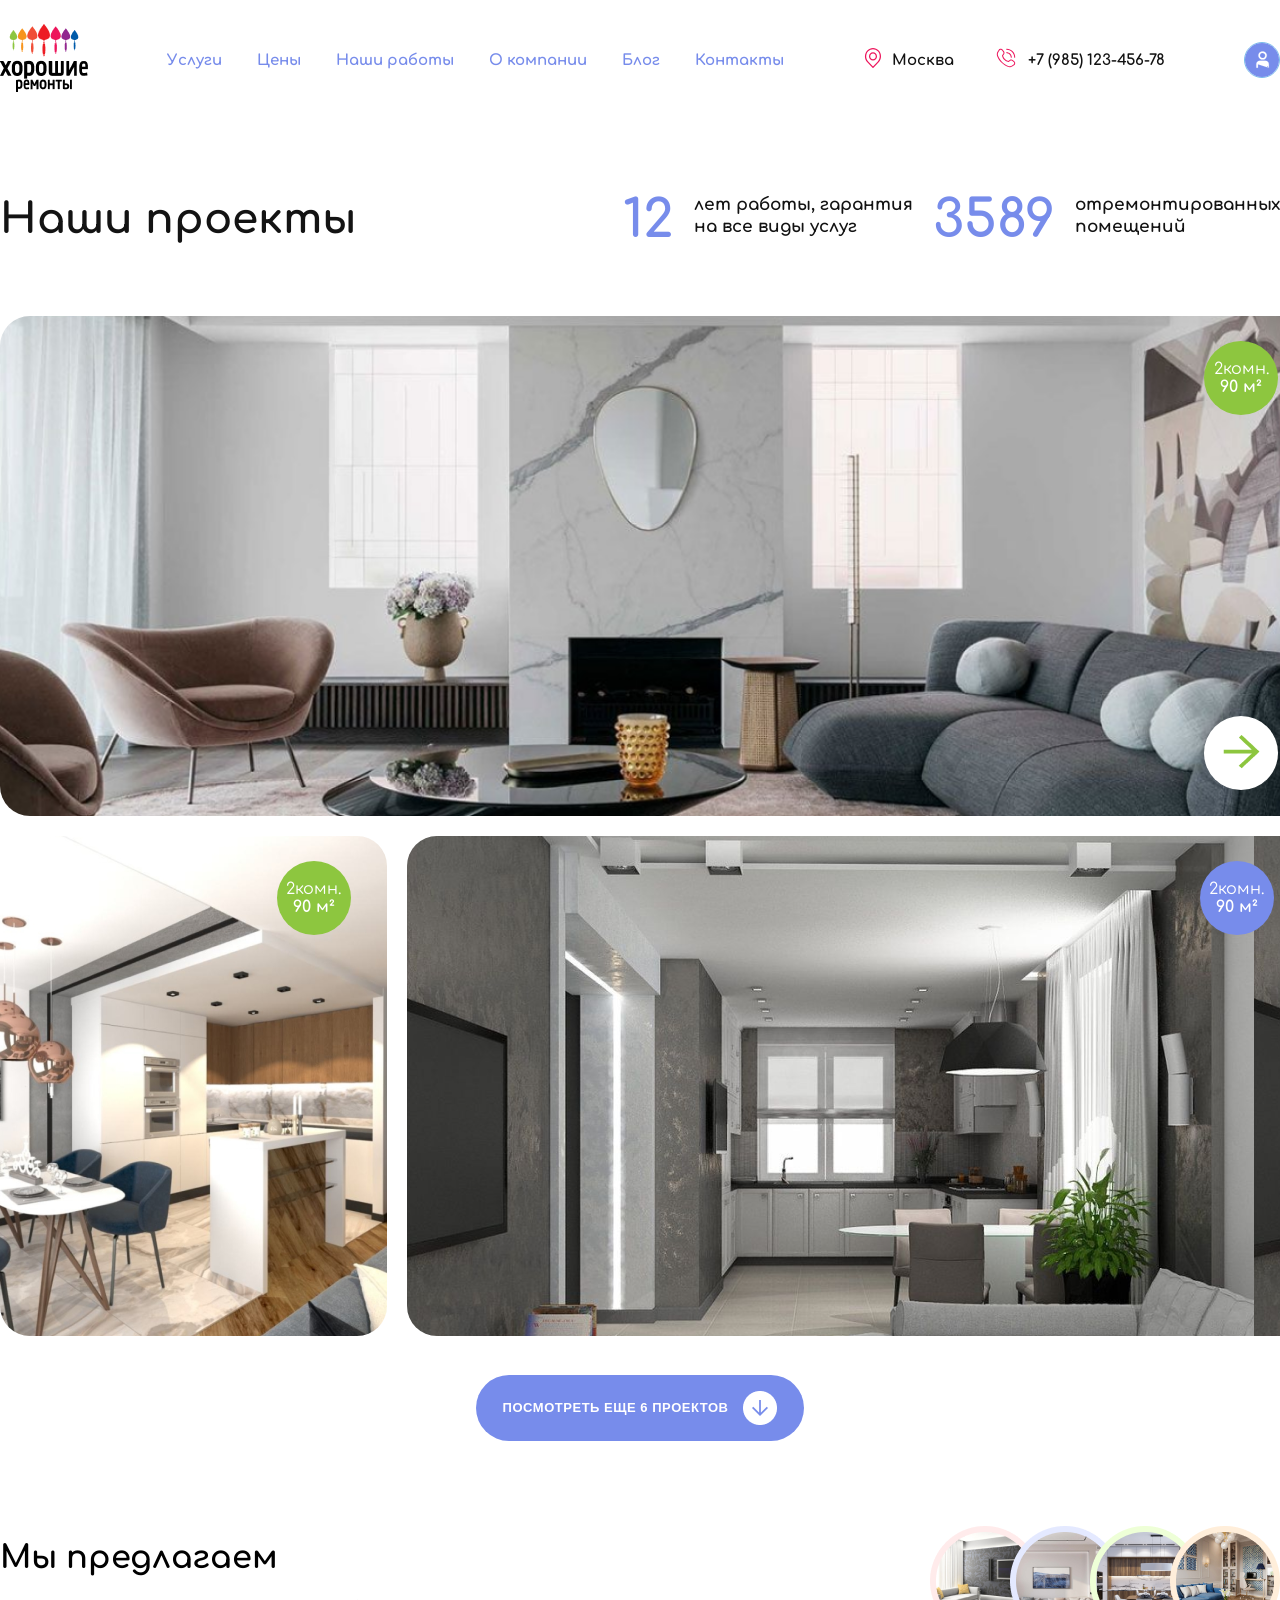
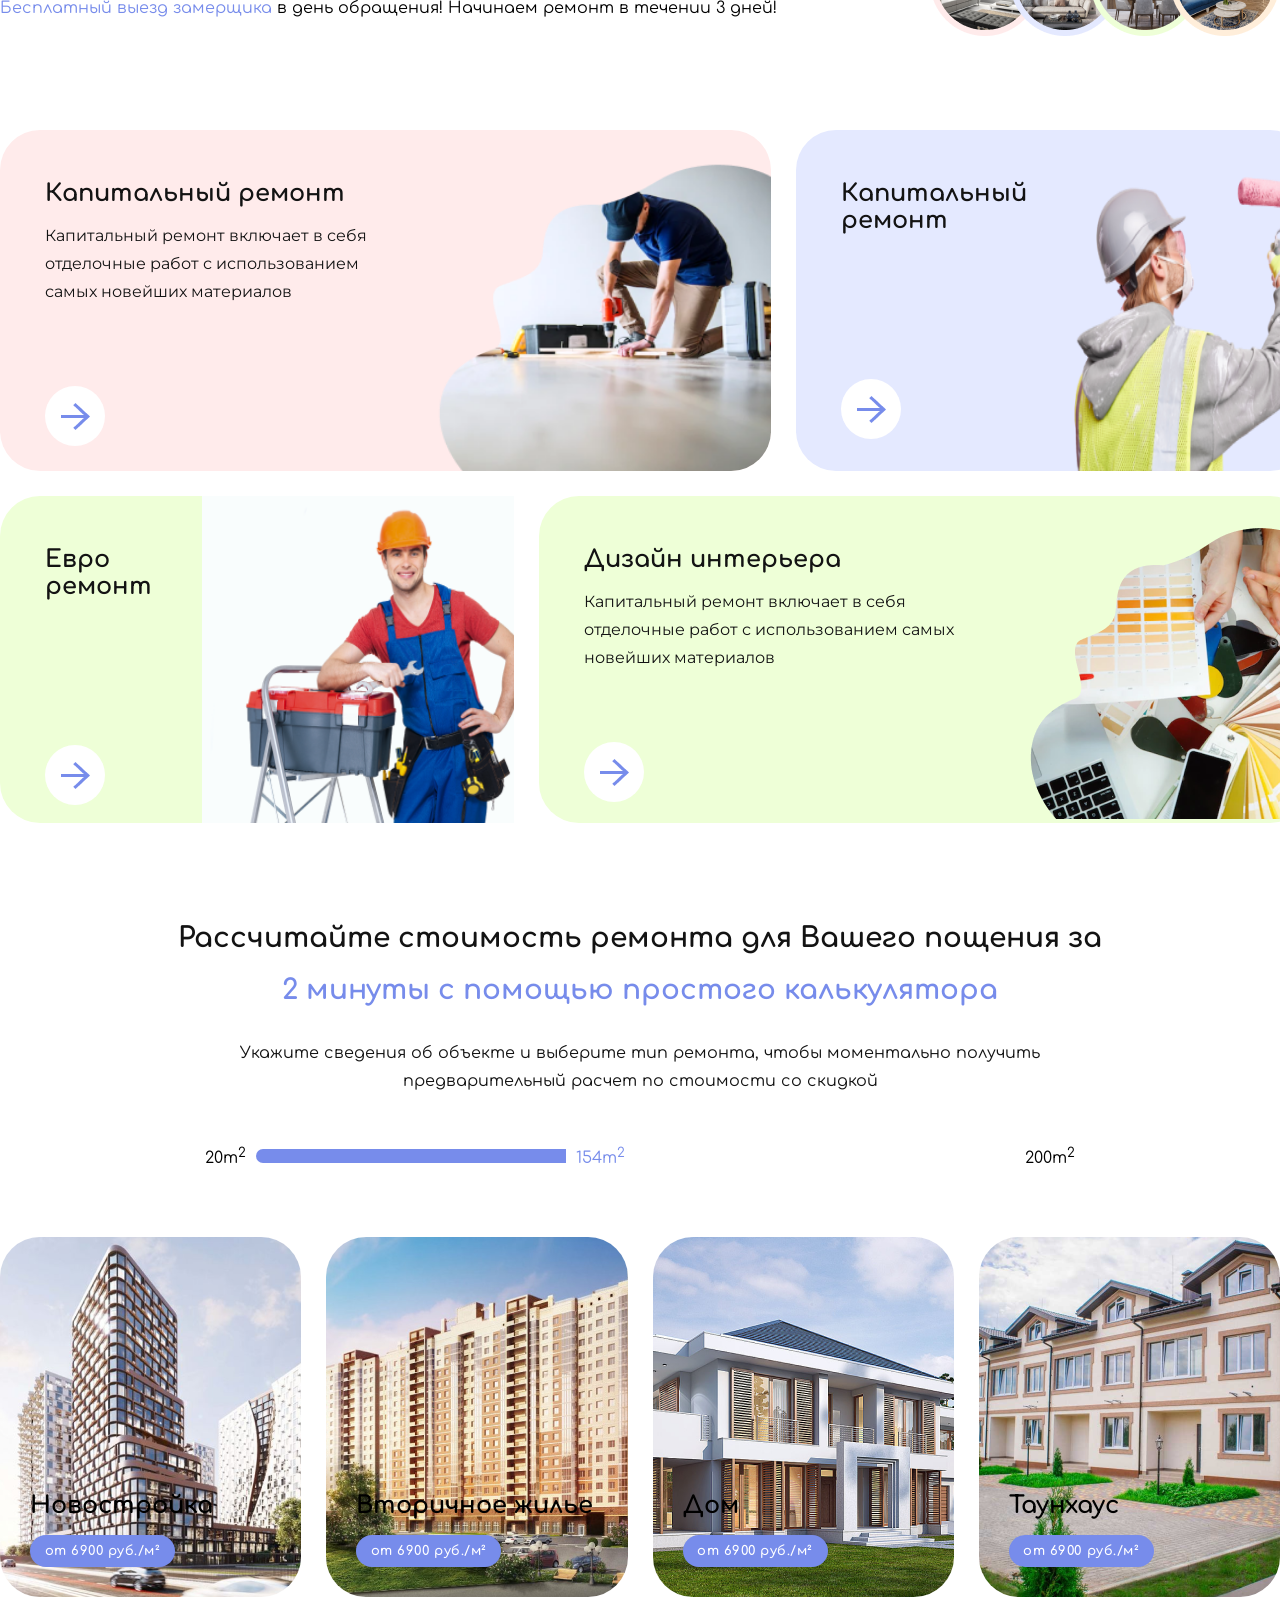
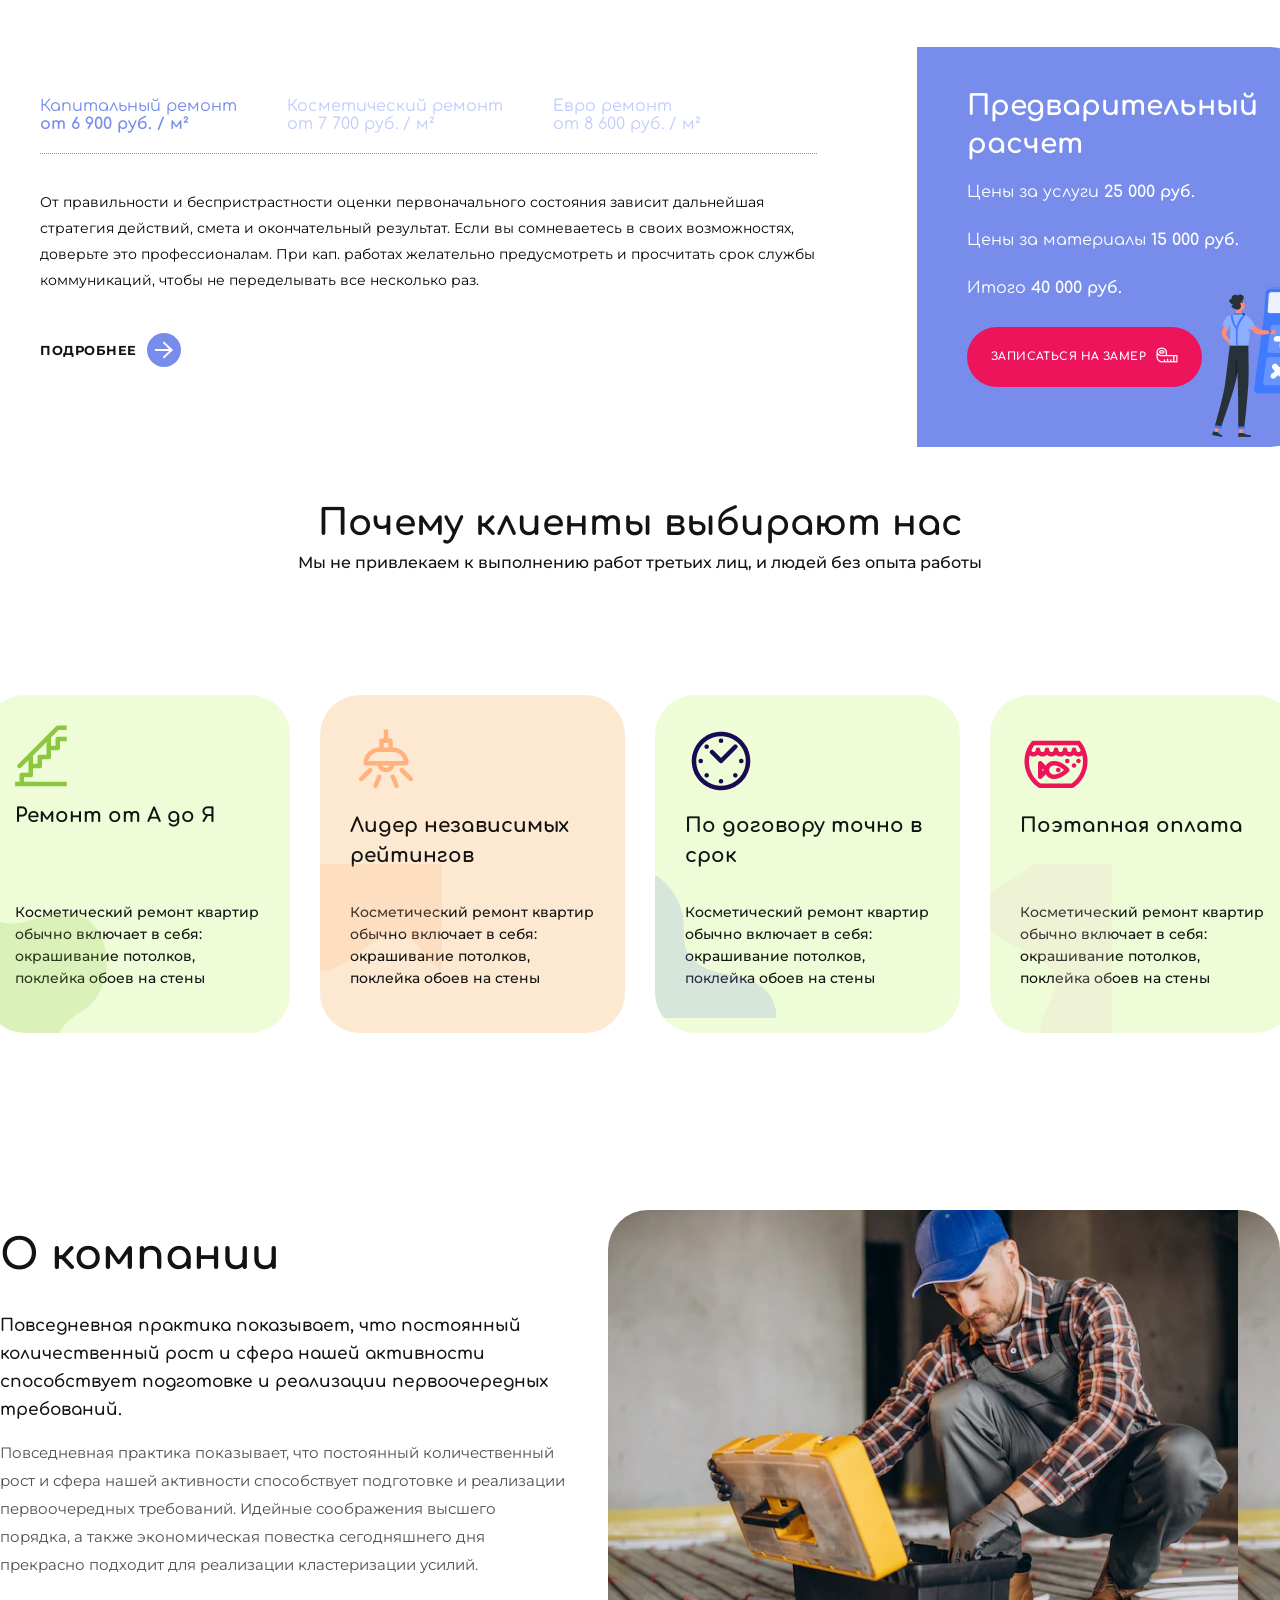
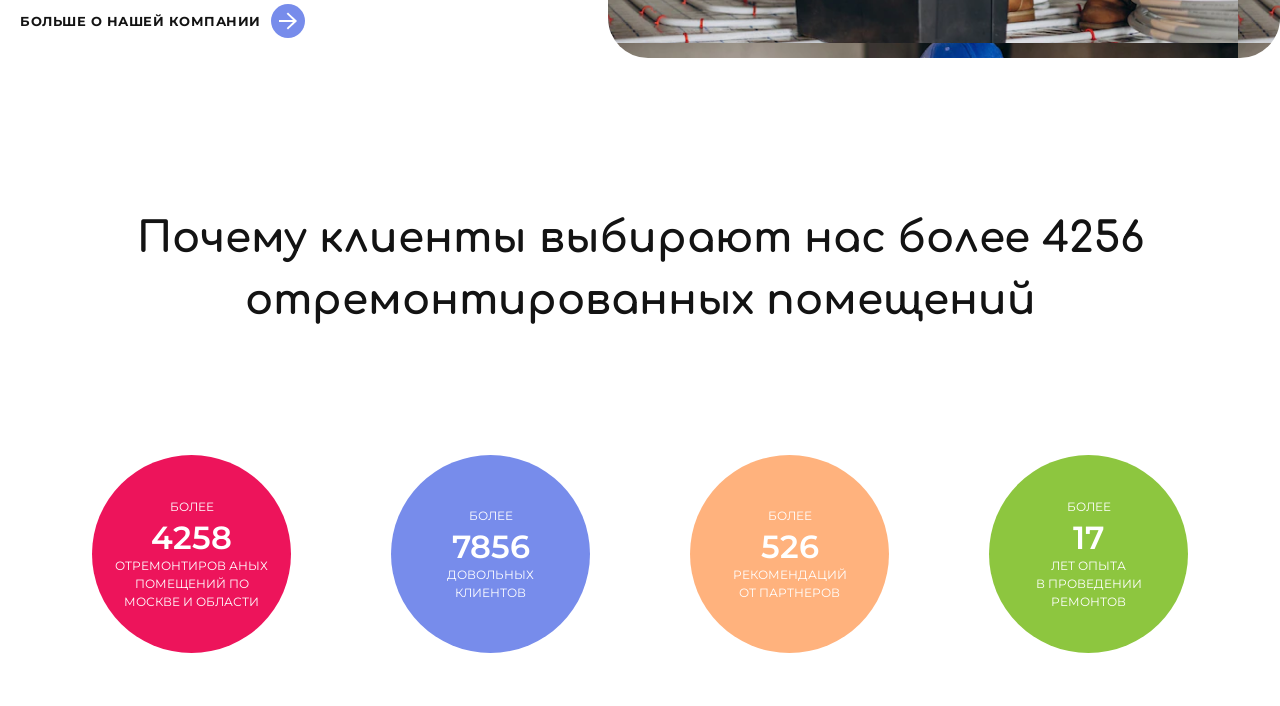
==== commit 481c4269: "firt commit" ====
--- a/index.html
+++ b/index.html
@@ -125,10 +125,10 @@
                             </div>
                         </div>
                         <div class="bottom_button">
-                            <div class="see_more_button">
+                            <button class="see_more_button">
                                 <h1 class="button_text">посмотреть еще 6 проектов</h1>
                                 <img src="/images/arrow_down.png" alt="down arrow">
-                            </div>
+                            </button>
                         </div>
                         <div class="main_textbar">
                             <div class="textbar_text">
@@ -167,9 +167,9 @@
                                             <p>Капитальный ремонт включает в себя <br> отделочные работ с использованием <br> самых новейших материалов</p>
                                         </div>
                                     </div>
-                                    <div class="next_btn">
+                                    <button class="next_btn">
                                         <img src="/images/left_arrow.png" alt="next">
-                                    </div>
+                                    </button>
                                    </div>
                                    <div class="right_image">
                                         <img src="/images/IMG_1.png" alt="img">
@@ -183,9 +183,9 @@
                                                 <h1>Капитальный <br> ремонт</h1>
                                             </div>
                                         </div>
-                                        <div class="next_btn left">
+                                        <button class="next_btn left">
                                             <img src="/images/left_arrow.png" alt="next">
-                                        </div>
+                                        </button>
                                        </div>
                                        <div class="second_image">
                                             <img src="/images/IMG_2.png" alt="img">
@@ -200,9 +200,9 @@
                                                 <h1>Евро ремонт</h1>
                                             </div>
                                         </div>
-                                        <div class="next_btn left">
+                                        <button class="next_btn left">
                                             <img src="/images/left_arrow.png" alt="next">
-                                        </div>
+                                        </button>
                                        </div>
                                        <div class="second_image">
                                           <img src="/images/IMG_3.png" alt="">
@@ -428,6 +428,65 @@
                                 </div>
                             </div>
                         </div>
+                        <div class="statistics_panel">
+                            <div class="statistics_text">
+                                <h1 class="stat_text">Почему клиенты выбирают нас более 4256 отремонтированных помещений</h1>
+                            </div>
+                            <div class="main_circle">
+                                <div class="circle_first_two">
+                                    <div class="statistics_circle">
+                                        <div class="information_circle">
+                                            <div class="tp_txt">
+                                                <div class="tp_text">более</div>
+                                                <div class="information_circle_number">
+                                                    4258
+                                                </div>
+                                            </div>
+                                            <p class="information_circle_text">отремонтиров  аных помещений по <br> москве и области</p>
+                                        </div>
+                                    </div>
+                                    <div class="statistics_circle">
+                                        <div class="circle_iformation">
+                                        <div class="tp_txt">
+                                                <div class="tp_text">более</div>
+                                                <div class="information_circle_number">
+                                                     7856
+                                                 </div>
+                                        </div>
+                                             <p class="information_circle_text">довольных <br>
+                                                клиентов</p>
+                                        </div>
+                                    </div>
+                                </div>
+                                <div class="circle_last_two">
+                                    <div class="statistics_circle">
+                                        <div class="information_circle_brown">
+                                            <div class="tp_txt">
+                                                <div class="tp_text">более</div>
+                                                <div class="information_circle_number">
+                                                    526
+                                                </div>
+                                            </div>
+                                            <p class="information_circle_text">рекомендаций <br>
+                                                от партнеров</p>
+                                        </div>
+                                    </div>
+                                    <div class="statistics_circle">
+                                        <div class="information_circle_green">
+                                        <div class="tp_txt">
+                                                <div class="tp_text">более</div>
+                                                <div class="information_circle_number">
+                                                     17
+                                                 </div>
+                                        </div>
+                                             <p class="information_circle_text">лет опыта <br>
+                                                в проведении <br>
+                                                ремонтов</p>
+                                        </div>
+                                    </div>
+                                </div>
+                            </div>
+                        </div>
                     </div>
                 </div>
             </main>
--- a/style.css
+++ b/style.css
@@ -228,6 +228,7 @@
 
 }
 .see_more_button{
+    border: none;
     display: flex;
     justify-content: center;
     align-items: center;
@@ -319,6 +320,7 @@
     align-items: center;
     position: absolute;
     margin-top: 80px;
+    border: none;
 
 }
 .left{
@@ -407,7 +409,6 @@
     display: flex;
     align-items: center;
     justify-content: center;
-    
     margin-top: 50px;
     
 }
@@ -416,7 +417,7 @@
     border-radius: 40px 0 0 40px;
     width: 310px;
     height: 14px;
-    
+    margin-right: 10px;
 }
 .meter_purple{
     color:#778CEB;
@@ -728,24 +729,144 @@
     margin-top: 25px;
     margin-left: 20px;
 }
-
-
-
-
-
-
-
-
-
-
-
-
-
-
-
-
-
-@media  screen and (max-width:372px){
+.statistics_panel{
+    display: flex;
+    flex-direction: column;
+    align-items: center;
+    justify-content: center;
+    margin-top: 150px;
+    gap: 100px;
+}
+.main_circle{
+    width: 1066px;
+    height: 244px;
+    display: flex;
+    justify-content: center;
+    align-items: center;
+    gap: 100px;
+}
+.statistics_circle{
+    display: flex;
+    align-items: end;
+}
+
+.circle_first_two{
+    display: flex;
+    gap: 100px;
+}
+.circle_last_two{
+    display: flex;
+    gap: 100px;
+}
+.stat_text{
+    font-family: 'Comfortaa';
+    font-style: normal;
+    font-weight: 700;
+    font-size: 42px;
+    line-height: 62px;  
+    text-align: center;
+    color: #131313;
+}
+.text_colored{
+    color: #778CEB;
+}
+.information_circle_brown{
+    width: 199px;
+    height: 198px;
+    border-radius: 50%;
+    display: flex;
+    flex-direction: column;
+    justify-content: center;
+    align-items: center;
+    color: white;
+    background-color: #FFB27D;
+
+}
+.information_circle_green{
+    width: 199px;
+    height: 198px;
+    border-radius: 50%;
+    display: flex;
+    flex-direction: column;
+    justify-content: center;
+    align-items: center;
+    color: white;
+    background-color: #8DC63F;
+}
+.circle_iformation{
+    width: 199px;
+    height: 198px;
+    border-radius: 50%;
+    display: flex;
+    flex-direction: column;
+    justify-content: center;
+    align-items: center;
+    color: white;
+    background-color: #778CEB;
+}
+.information_circle{
+    width: 199px;
+    height: 198px;
+    border-radius: 50%;
+    background-color: #ED145B;
+    display: flex;
+    flex-direction: column;
+    justify-content: center;
+    align-items: center;
+    color: white;
+}
+.information_circle_text{
+    font-family: 'Montserrat';
+    font-style: normal;
+    font-weight: 400;
+    font-size: 12px;
+    line-height: 18px;
+    text-align: center;
+    text-transform: uppercase;
+    color: #FFFFFF;
+
+}
+.information_circle_number{
+    font-weight: 600;
+    font-family: 'Montserrat';
+    font-size: 32px;
+}
+.tp_txt{
+    display: flex;
+    flex-direction: column;
+    align-items: center;
+    gap: 2px;
+}
+.tp_text{
+    text-transform: uppercase;
+    font-family: 'Montserrat';
+    font-style: normal;
+    font-size: 12px;
+    line-height: 18px;
+    color: #FFFFFF;
+}
+
+
+
+
+
+
+
+
+
+
+
+
+
+
+
+
+
+
+
+
+
+@media  screen and (max-width:414px){
     .main_text{
         flex-direction: column;
         margin-bottom: 40px;
@@ -758,18 +879,18 @@
         gap: 30px;
     }
     .side{
-        width: 372px;
+        width: 414px;
         height: 100%;
     }
     .aside{
-        width: 372px;
+        width: 414px;
         height: 100%;
     }
     .bottom_blocks{
         flex-direction: column;
     }
     .top_block{
-        width: 372px;
+        width: 414px;
         height: 500px;
     }
     .header_burger{
@@ -808,37 +929,37 @@
         flex-direction: column;
     }
     .bottom_left{
-        width: 372px;
+        width: 414px;
         height: 545px;
     }
     .left_block{
-        width: 372px;
+        width: 414px;
         height: 545px;
     }
     .bottom_one{
-        width: 372px;
+        width: 414px;
         height: 345px;
     }
     .right_block{
-        width: 372px;
+        width: 414px;
         height: 545px;
     }
     .left_title{
-    font-style: normal;
-    font-weight: 700;
-    font-size: 9px;
-    line-height: 15px;
-    color: #131313;
+        font-style: normal;
+        font-weight: 700;
+        font-size: 9px;
+        line-height: 15px;
+        color: #131313;
     }
     .left_subtitle{
-    font-style: normal;
-    font-weight: 400;
-    font-size: 5px;
-    line-height: 5px;
-    color: #131313;
+        font-style: normal;
+        font-weight: 400;
+        font-size: 5px;
+        line-height: 5px;
+        color: #131313;
     }
     .left_info{
-    padding:25px 0 0 25px;
+        padding:25px 0 0 25px;
     }
     .circle_info{
         width: 66px;
@@ -852,4 +973,21 @@
     .building_info{
         flex-direction: column;
     }
+    .main_circle{
+        margin-top: 500px;
+        flex-direction: column;
+    }
+    .circle_first_two{
+        flex-direction: column;
+    }
+    .circle_last_two{
+       flex-direction: column;
+    }
+    .time_manage_info{
+        flex-direction: column;
+    }
+    .manage_tip{
+        width: 414px;
+        height: 100%;
+    }
 }
